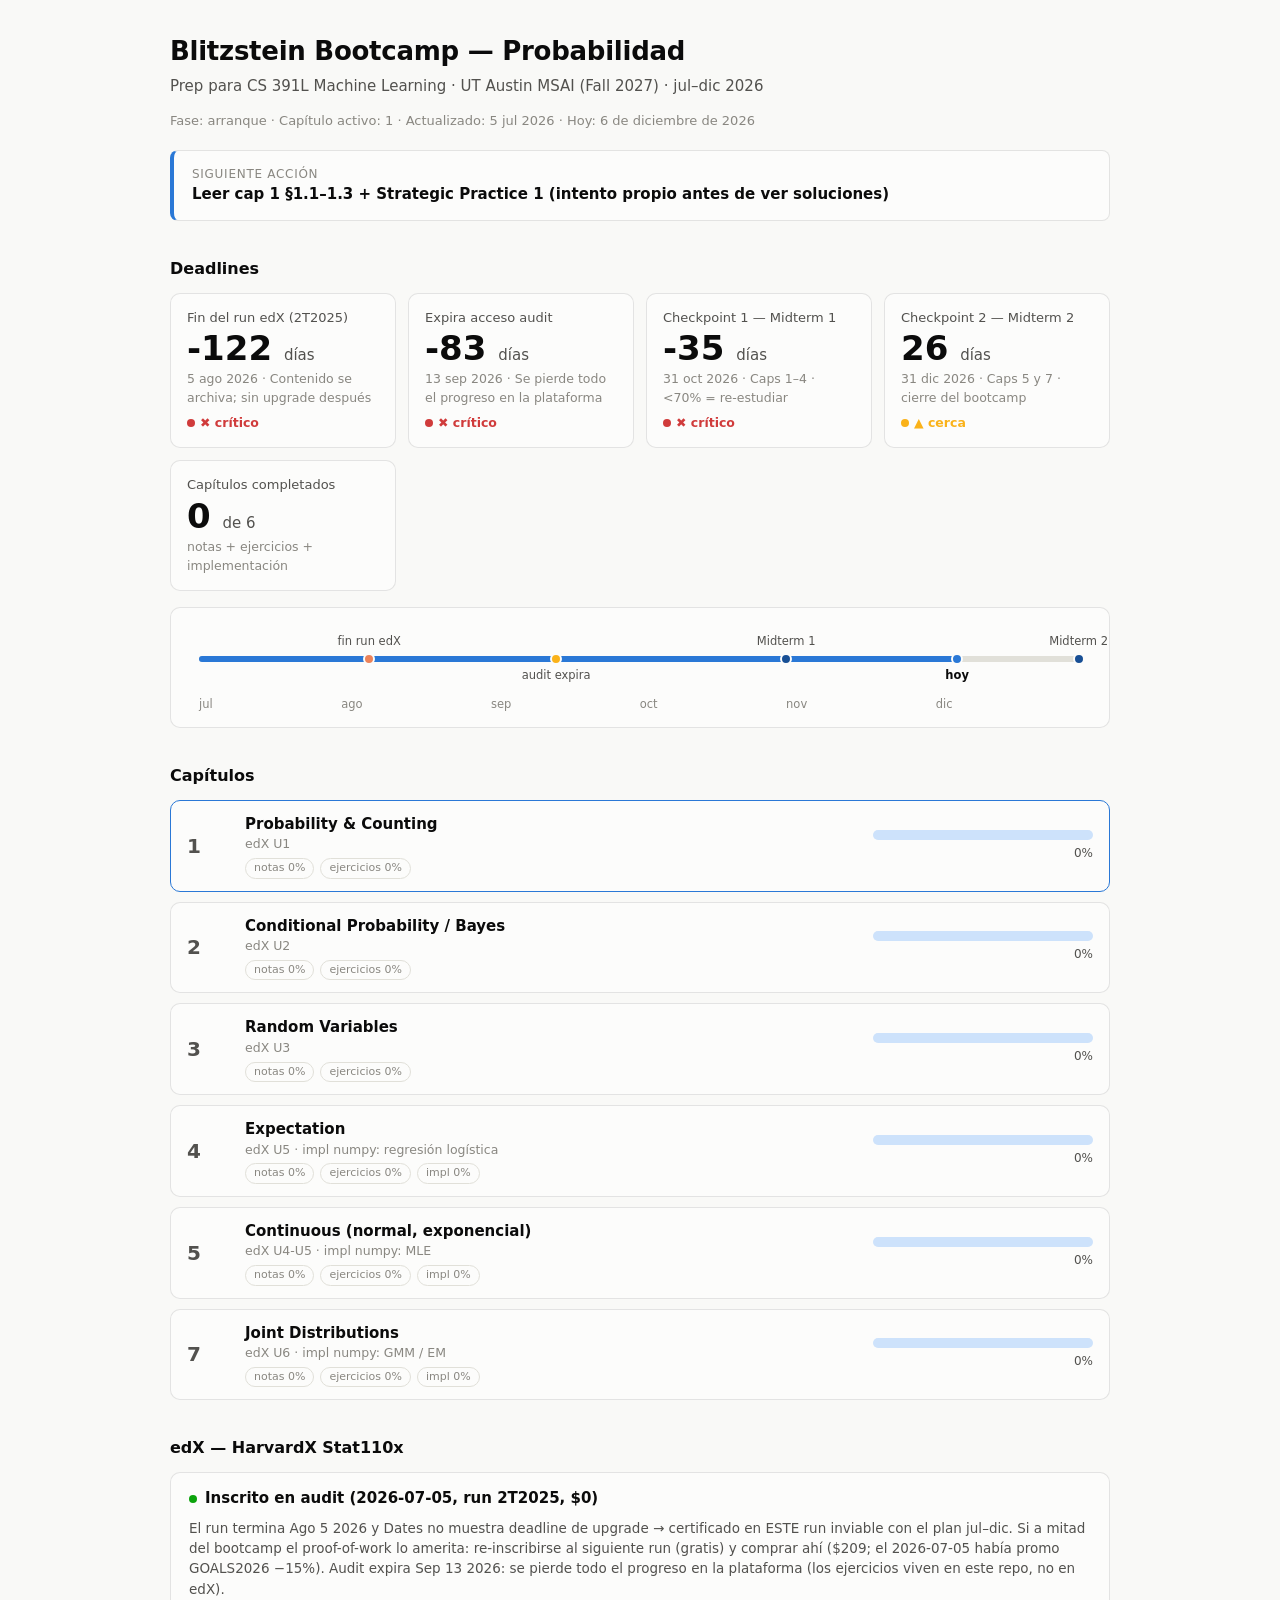
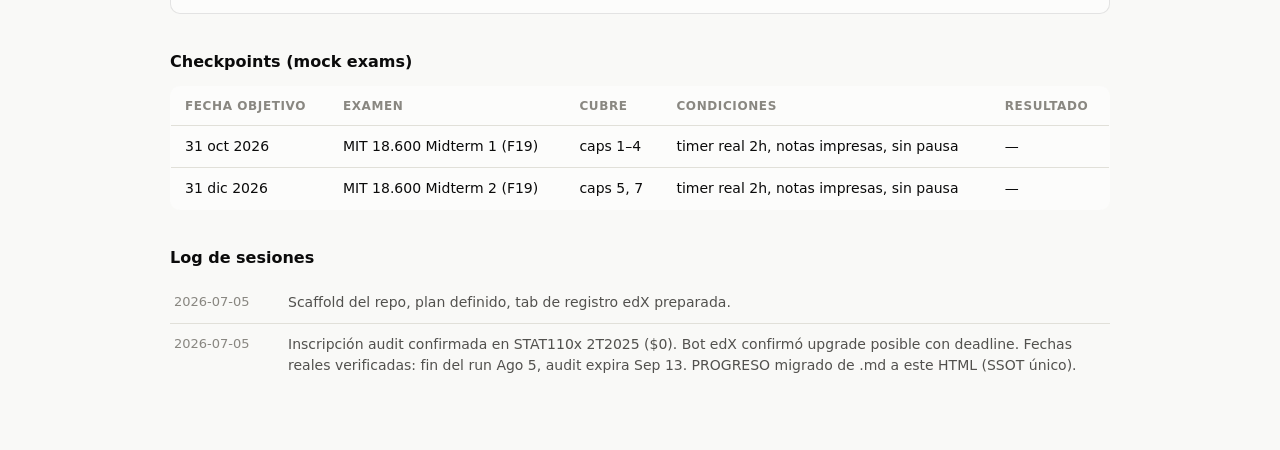
==== PROGRESO.html @ aaca16c1 "progreso: migrar breadcrumb de PROGRESO.md a PROGRESO.html (dashboard SSOT único) Datos viven en el " ====
<!doctype html>
<html lang="es">
<meta charset="utf-8">
<title>Progreso — Blitzstein Bootcamp</title>
<meta name="viewport" content="width=device-width, initial-scale=1">

<script type="application/json" id="progreso-data">
{
  "fase": "arranque",
  "actualizado": "2026-07-05",
  "capituloActivo": 1,
  "siguienteAccion": "Leer cap 1 §1.1–1.3 + Strategic Practice 1 (intento propio antes de ver soluciones)",
  "fechas": {
    "finRunEdx": "2026-08-05",
    "auditExpira": "2026-09-13",
    "checkpoint1": "2026-10-31",
    "checkpoint2": "2026-12-31"
  },
  "edx": {
    "estado": "Inscrito en audit (2026-07-05, run 2T2025, $0)",
    "nota": "El run termina Ago 5 2026 y Dates no muestra deadline de upgrade → certificado en ESTE run inviable con el plan jul–dic. Si a mitad del bootcamp el proof-of-work lo amerita: re-inscribirse al siguiente run (gratis) y comprar ahí ($209; el 2026-07-05 había promo GOALS2026 −15%). Audit expira Sep 13 2026: se pierde todo el progreso en la plataforma (los ejercicios viven en este repo, no en edX)."
  },
  "capitulos": [
    { "num": 1, "tema": "Probability & Counting",            "edx": "U1",    "impl": null,                  "notas": 0, "ejercicios": 0, "implPct": null },
    { "num": 2, "tema": "Conditional Probability / Bayes",   "edx": "U2",    "impl": null,                  "notas": 0, "ejercicios": 0, "implPct": null },
    { "num": 3, "tema": "Random Variables",                  "edx": "U3",    "impl": null,                  "notas": 0, "ejercicios": 0, "implPct": null },
    { "num": 4, "tema": "Expectation",                       "edx": "U5",    "impl": "regresión logística", "notas": 0, "ejercicios": 0, "implPct": 0 },
    { "num": 5, "tema": "Continuous (normal, exponencial)",  "edx": "U4-U5", "impl": "MLE",                 "notas": 0, "ejercicios": 0, "implPct": 0 },
    { "num": 7, "tema": "Joint Distributions",               "edx": "U6",    "impl": "GMM / EM",            "notas": 0, "ejercicios": 0, "implPct": 0 }
  ],
  "checkpoints": [
    { "fecha": "2026-10-31", "examen": "MIT 18.600 Midterm 1 (F19)", "cubre": "caps 1–4", "condiciones": "timer real 2h, notas impresas, sin pausa", "resultado": null },
    { "fecha": "2026-12-31", "examen": "MIT 18.600 Midterm 2 (F19)", "cubre": "caps 5, 7", "condiciones": "timer real 2h, notas impresas, sin pausa", "resultado": null }
  ],
  "sesiones": [
    { "fecha": "2026-07-05", "resumen": "Scaffold del repo, plan definido, tab de registro edX preparada." },
    { "fecha": "2026-07-05", "resumen": "Inscripción audit confirmada en STAT110x 2T2025 ($0). Bot edX confirmó upgrade posible con deadline. Fechas reales verificadas: fin del run Ago 5, audit expira Sep 13. PROGRESO migrado de .md a este HTML (SSOT único)." }
  ]
}
</script>

<style>
  :root {
    --surface-1: #fcfcfb;
    --plane: #f9f9f7;
    --ink-1: #0b0b0b;
    --ink-2: #52514e;
    --muted: #898781;
    --grid: #e1e0d9;
    --baseline: #c3c2b7;
    --border: rgba(11,11,11,0.10);
    --seq-100: #cde2fb;
    --seq-250: #86b6ef;
    --seq-450: #2a78d6;
    --seq-600: #184f95;
    --good: #0ca30c;
    --good-text: #006300;
    --warning: #fab219;
    --serious: #ec835a;
    --critical: #d03b3b;
  }
  @media (prefers-color-scheme: dark) {
    :root {
      --surface-1: #1a1a19;
      --plane: #0d0d0d;
      --ink-1: #ffffff;
      --ink-2: #c3c2b7;
      --muted: #898781;
      --grid: #2c2c2a;
      --baseline: #383835;
      --border: rgba(255,255,255,0.10);
      --seq-100: #16324f;
      --seq-250: #1c5cab;
      --seq-450: #3987e5;
      --seq-600: #86b6ef;
      --good-text: #0ca30c;
    }
  }
  * { box-sizing: border-box; }
  body {
    margin: 0;
    background: var(--plane);
    color: var(--ink-1);
    font: 15px/1.5 system-ui, -apple-system, "Segoe UI", sans-serif;
  }
  .wrap { max-width: 980px; margin: 0 auto; padding: 32px 20px 64px; }
  header h1 { font-size: 26px; margin: 0 0 4px; letter-spacing: -0.01em; }
  header .sub { color: var(--ink-2); margin: 0 0 6px; }
  header .meta { color: var(--muted); font-size: 13px; }
  .accion {
    margin: 20px 0 28px;
    padding: 14px 18px;
    background: var(--surface-1);
    border: 1px solid var(--border);
    border-left: 4px solid var(--seq-450);
    border-radius: 8px;
  }
  .accion .k { font-size: 12px; text-transform: uppercase; letter-spacing: 0.06em; color: var(--muted); }
  .accion .v { font-weight: 600; }
  h2 { font-size: 16px; margin: 36px 0 12px; }
  .tiles { display: grid; grid-template-columns: repeat(auto-fit, minmax(200px, 1fr)); gap: 12px; }
  .tile {
    background: var(--surface-1);
    border: 1px solid var(--border);
    border-radius: 10px;
    padding: 14px 16px;
  }
  .tile .label { font-size: 13px; color: var(--ink-2); }
  .tile .value { font-size: 34px; font-weight: 600; line-height: 1.15; margin: 2px 0; }
  .tile .value .unit { font-size: 15px; font-weight: 400; color: var(--ink-2); }
  .tile .detail { font-size: 12.5px; color: var(--muted); }
  .tile .status { display: inline-flex; align-items: center; gap: 5px; font-size: 12.5px; font-weight: 600; margin-top: 6px; }
  .dot { width: 8px; height: 8px; border-radius: 50%; display: inline-block; }
  .timeline { margin-top: 16px; background: var(--surface-1); border: 1px solid var(--border); border-radius: 10px; padding: 22px 20px 14px; }
  .tl-track { position: relative; height: 6px; background: var(--grid); border-radius: 3px; margin: 26px 8px 34px; }
  .tl-fill { position: absolute; left: 0; top: 0; bottom: 0; background: var(--seq-450); border-radius: 3px 0 0 3px; }
  .tl-mark { position: absolute; top: 50%; transform: translate(-50%, -50%); }
  .tl-mark .pin { width: 12px; height: 12px; border-radius: 50%; border: 2px solid var(--surface-1); }
  .tl-mark .cap { position: absolute; left: 50%; transform: translateX(-50%); white-space: nowrap; font-size: 11.5px; color: var(--ink-2); }
  .tl-mark .cap.above { bottom: 14px; }
  .tl-mark .cap.below { top: 14px; }
  .tl-months { display: flex; justify-content: space-between; font-size: 11.5px; color: var(--muted); padding: 0 8px; }
  .caps { display: grid; gap: 10px; }
  .cap-row {
    display: grid;
    grid-template-columns: 44px 1fr 220px;
    gap: 14px;
    align-items: center;
    background: var(--surface-1);
    border: 1px solid var(--border);
    border-radius: 10px;
    padding: 12px 16px;
  }
  .cap-num { font-size: 20px; font-weight: 600; color: var(--ink-2); }
  .cap-tema { font-weight: 600; }
  .cap-sub { font-size: 12.5px; color: var(--muted); }
  .meter { height: 10px; background: var(--seq-100); border-radius: 5px; overflow: hidden; }
  .meter .fill { height: 100%; background: var(--seq-450); border-radius: 5px 0 0 5px; }
  .meter-label { font-size: 12px; color: var(--ink-2); margin-top: 4px; text-align: right; font-variant-numeric: tabular-nums; }
  .chips { display: flex; gap: 6px; margin-top: 4px; flex-wrap: wrap; }
  .chip { font-size: 11px; padding: 1px 8px; border-radius: 999px; border: 1px solid var(--grid); color: var(--muted); }
  .chip.on { border-color: var(--good); color: var(--good-text); }
  table { width: 100%; border-collapse: collapse; background: var(--surface-1); border: 1px solid var(--border); border-radius: 10px; overflow: hidden; }
  th, td { text-align: left; padding: 10px 14px; font-size: 14px; }
  th { font-size: 12px; text-transform: uppercase; letter-spacing: 0.05em; color: var(--muted); border-bottom: 1px solid var(--grid); font-weight: 600; }
  tbody tr + tr td { border-top: 1px solid var(--grid); }
  td.num { font-variant-numeric: tabular-nums; }
  .edx-card { background: var(--surface-1); border: 1px solid var(--border); border-radius: 10px; padding: 14px 18px; }
  .edx-card .estado { font-weight: 600; display: flex; align-items: center; gap: 8px; }
  .edx-card .nota { font-size: 13.5px; color: var(--ink-2); margin-top: 8px; }
  .log { list-style: none; margin: 0; padding: 0; }
  .log li { display: grid; grid-template-columns: 100px 1fr; gap: 14px; padding: 10px 4px; }
  .log li + li { border-top: 1px solid var(--grid); }
  .log .f { color: var(--muted); font-size: 13px; font-variant-numeric: tabular-nums; }
  .log .r { color: var(--ink-2); font-size: 14px; }
  @media (max-width: 640px) {
    .cap-row { grid-template-columns: 36px 1fr; }
    .cap-meter { grid-column: 1 / -1; }
  }
</style>

<div class="wrap">
  <header>
    <h1>Blitzstein Bootcamp — Probabilidad</h1>
    <p class="sub">Prep para CS 391L Machine Learning · UT Austin MSAI (Fall 2027) · jul–dic 2026</p>
    <p class="meta" id="meta"></p>
  </header>

  <div class="accion">
    <div class="k">Siguiente acción</div>
    <div class="v" id="accion"></div>
  </div>

  <h2>Deadlines</h2>
  <div class="tiles" id="tiles"></div>

  <div class="timeline">
    <div class="tl-track" id="tl-track"></div>
    <div class="tl-months" id="tl-months"></div>
  </div>

  <h2>Capítulos</h2>
  <div class="caps" id="caps"></div>

  <h2>edX — HarvardX Stat110x</h2>
  <div class="edx-card" id="edx"></div>

  <h2>Checkpoints (mock exams)</h2>
  <table>
    <thead>
      <tr><th>Fecha objetivo</th><th>Examen</th><th>Cubre</th><th>Condiciones</th><th>Resultado</th></tr>
    </thead>
    <tbody id="checkpoints"></tbody>
  </table>

  <h2>Log de sesiones</h2>
  <ul class="log" id="log"></ul>
</div>

<script>
  const D = JSON.parse(document.getElementById('progreso-data').textContent);
  const hoy = new Date();
  const fmt = f => new Date(f + 'T12:00:00').toLocaleDateString('es-MX', { day: 'numeric', month: 'short', year: 'numeric' });
  const dias = f => Math.ceil((new Date(f + 'T23:59:59') - hoy) / 86400000);

  const capsDone = D.capitulos.filter(c => c.notas >= 100 && c.ejercicios >= 100 && (c.implPct === null || c.implPct >= 100)).length;
  document.getElementById('meta').textContent =
    `Fase: ${D.fase} · Capítulo activo: ${D.capituloActivo} · Actualizado: ${fmt(D.actualizado)} · Hoy: ${hoy.toLocaleDateString('es-MX', { day: 'numeric', month: 'long', year: 'numeric' })}`;
  document.getElementById('accion').textContent = D.siguienteAccion;

  function urgencia(d) {
    if (d <= 7)  return { color: 'var(--critical)', texto: 'crítico',  icono: '✖' };
    if (d <= 30) return { color: 'var(--warning)',  texto: 'cerca',    icono: '▲' };
    return         { color: 'var(--good)',     texto: 'en rango', icono: '✔' };
  }

  const deadlines = [
    { label: 'Fin del run edX (2T2025)', fecha: D.fechas.finRunEdx,   detail: 'Contenido se archiva; sin upgrade después' },
    { label: 'Expira acceso audit',      fecha: D.fechas.auditExpira, detail: 'Se pierde todo el progreso en la plataforma' },
    { label: 'Checkpoint 1 — Midterm 1', fecha: D.fechas.checkpoint1, detail: 'Caps 1–4 · <70% = re-estudiar' },
    { label: 'Checkpoint 2 — Midterm 2', fecha: D.fechas.checkpoint2, detail: 'Caps 5 y 7 · cierre del bootcamp' }
  ];

  document.getElementById('tiles').innerHTML = deadlines.map(t => {
    const d = dias(t.fecha);
    const u = urgencia(d);
    return `<div class="tile">
      <div class="label">${t.label}</div>
      <div class="value">${d} <span class="unit">días</span></div>
      <div class="detail">${fmt(t.fecha)} · ${t.detail}</div>
      <div class="status" style="color:${u.color}"><span class="dot" style="background:${u.color}"></span>${u.icono} ${u.texto}</div>
    </div>`;
  }).join('') + `<div class="tile">
      <div class="label">Capítulos completados</div>
      <div class="value">${capsDone} <span class="unit">de ${D.capitulos.length}</span></div>
      <div class="detail">notas + ejercicios + implementación</div>
    </div>`;

  const t0 = new Date('2026-07-01T00:00:00');
  const t1 = new Date('2027-01-01T00:00:00');
  const pos = f => Math.min(100, Math.max(0, (new Date(f + 'T12:00:00') - t0) / (t1 - t0) * 100));
  const posHoy = Math.min(100, Math.max(0, (hoy - t0) / (t1 - t0) * 100));

  const marks = [
    { f: D.fechas.finRunEdx,   n: 'fin run edX', lado: 'above', color: 'var(--serious)' },
    { f: D.fechas.auditExpira, n: 'audit expira', lado: 'below', color: 'var(--warning)' },
    { f: D.fechas.checkpoint1, n: 'Midterm 1', lado: 'above', color: 'var(--seq-600)' },
    { f: D.fechas.checkpoint2, n: 'Midterm 2', lado: 'above', color: 'var(--seq-600)' }
  ];
  document.getElementById('tl-track').innerHTML =
    `<div class="tl-fill" style="width:${posHoy}%"></div>` +
    `<div class="tl-mark" style="left:${posHoy}%"><div class="pin" style="background:var(--seq-450)"></div><div class="cap below" style="font-weight:600;color:var(--ink-1)">hoy</div></div>` +
    marks.map(m =>
      `<div class="tl-mark" style="left:${pos(m.f)}%"><div class="pin" style="background:${m.color}"></div><div class="cap ${m.lado}">${m.n}</div></div>`
    ).join('');
  document.getElementById('tl-months').innerHTML =
    ['jul', 'ago', 'sep', 'oct', 'nov', 'dic', ''].map(m => `<span>${m}</span>`).join('');

  document.getElementById('caps').innerHTML = D.capitulos.map(c => {
    const partes = [c.notas, c.ejercicios].concat(c.implPct === null ? [] : [c.implPct]);
    const pct = Math.round(partes.reduce((a, b) => a + b, 0) / partes.length);
    const activo = c.num === D.capituloActivo;
    return `<div class="cap-row" ${activo ? 'style="border-color:var(--seq-450)"' : ''}>
      <div class="cap-num">${c.num}</div>
      <div>
        <div class="cap-tema">${c.tema}</div>
        <div class="cap-sub">edX ${c.edx}${c.impl ? ` · impl numpy: ${c.impl}` : ''}</div>
        <div class="chips">
          <span class="chip ${c.notas >= 100 ? 'on' : ''}">notas ${c.notas}%</span>
          <span class="chip ${c.ejercicios >= 100 ? 'on' : ''}">ejercicios ${c.ejercicios}%</span>
          ${c.implPct === null ? '' : `<span class="chip ${c.implPct >= 100 ? 'on' : ''}">impl ${c.implPct}%</span>`}
        </div>
      </div>
      <div class="cap-meter">
        <div class="meter"><div class="fill" style="width:${pct}%"></div></div>
        <div class="meter-label">${pct}%</div>
      </div>
    </div>`;
  }).join('');

  document.getElementById('edx').innerHTML =
    `<div class="estado"><span class="dot" style="background:var(--good)"></span>${D.edx.estado}</div>
     <div class="nota">${D.edx.nota}</div>`;

  document.getElementById('checkpoints').innerHTML = D.checkpoints.map(c =>
    `<tr>
      <td class="num">${fmt(c.fecha)}</td>
      <td>${c.examen}</td>
      <td>${c.cubre}</td>
      <td>${c.condiciones}</td>
      <td>${c.resultado === null ? '—' : c.resultado + '%'}</td>
    </tr>`
  ).join('');

  document.getElementById('log').innerHTML = D.sesiones.map(s =>
    `<li><span class="f">${s.fecha}</span><span class="r">${s.resumen}</span></li>`
  ).join('');
</script>
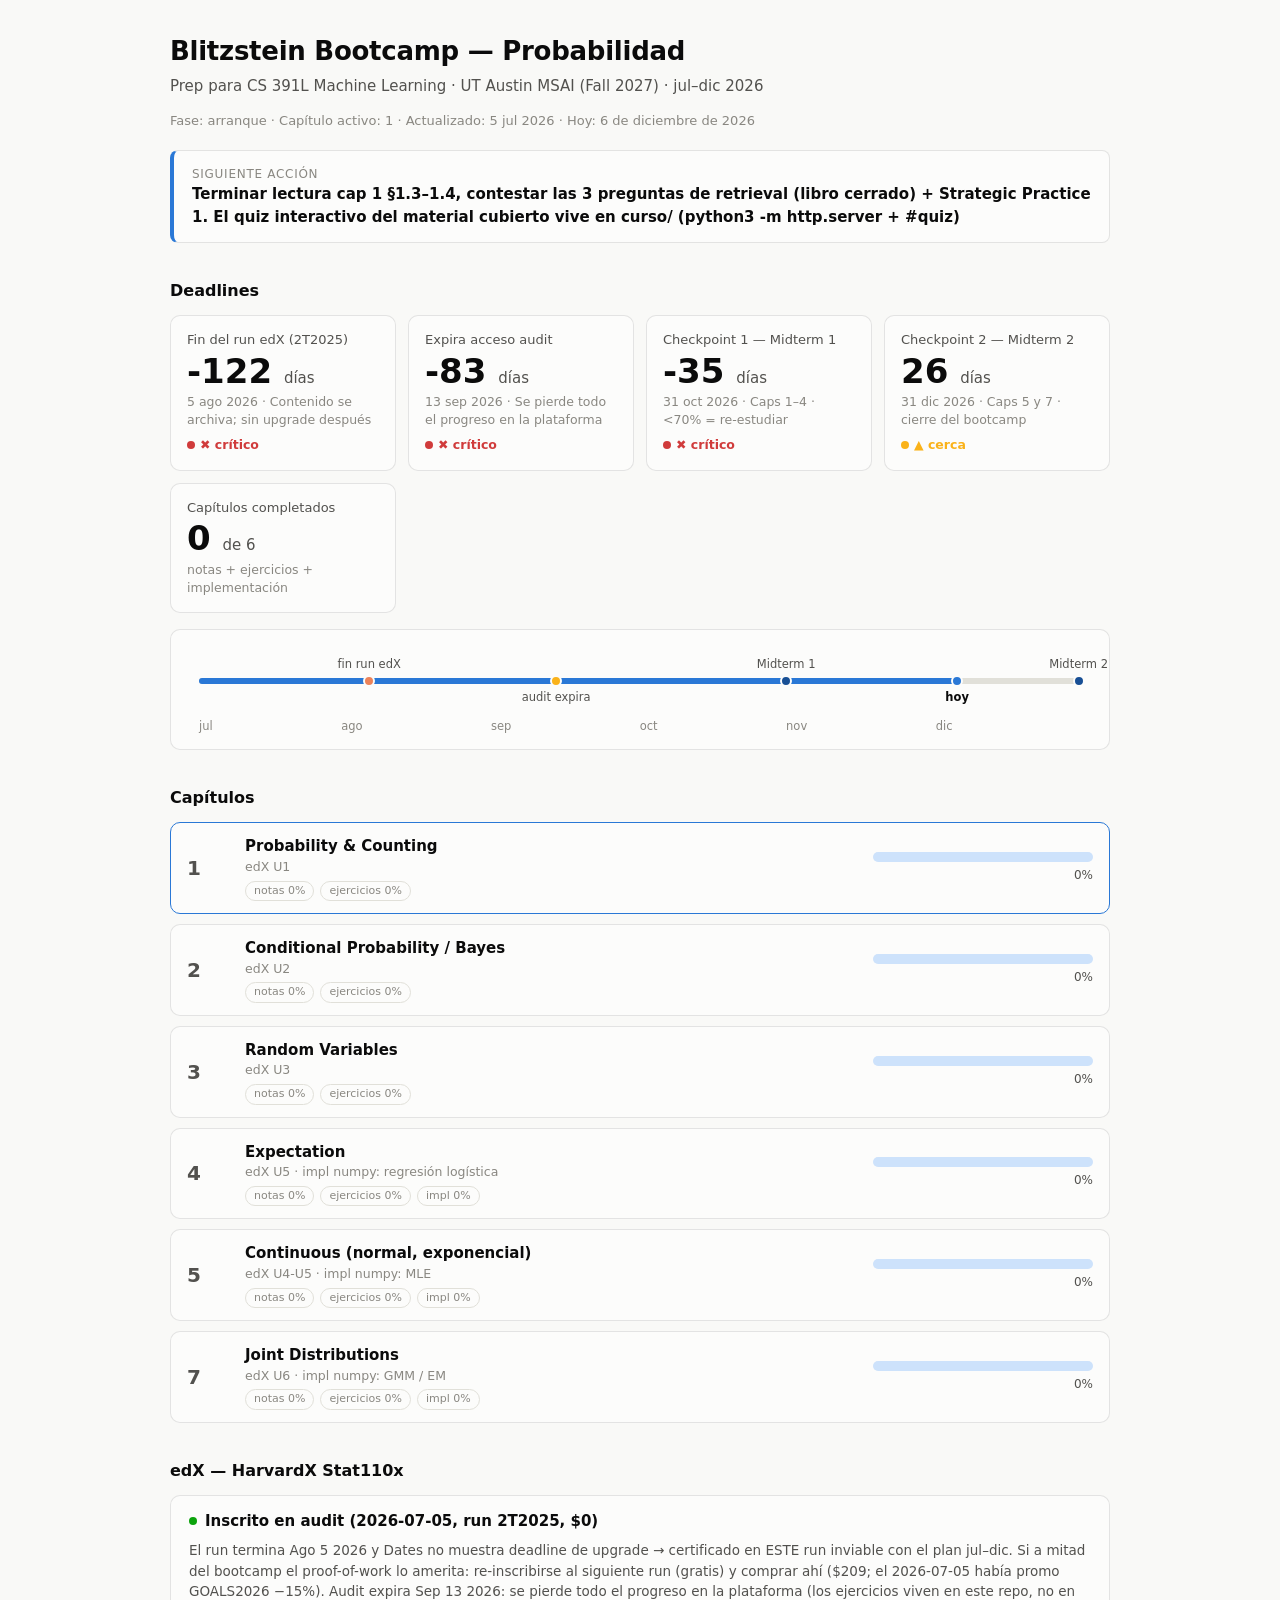
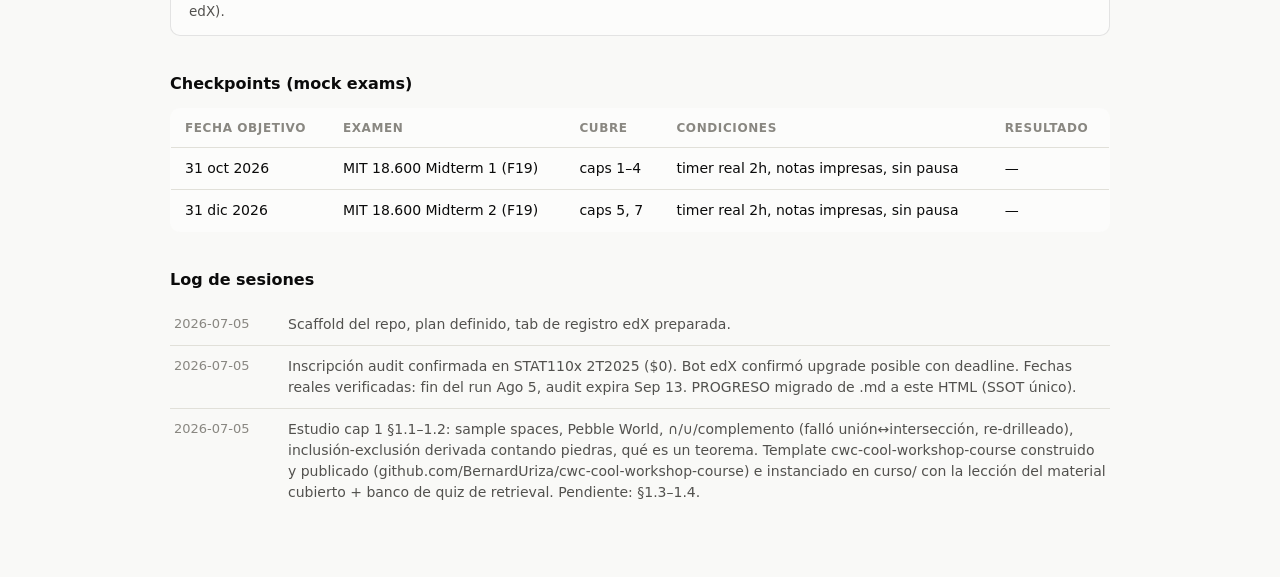
==== commit 11da68dd: "curso: instancia de cwc-cool-workshop-course con cap 1 §1.1-1.2 + quiz de retrieval Primer consumido" ====
--- a/PROGRESO.html
+++ b/PROGRESO.html
@@ -9,7 +9,7 @@
   "fase": "arranque",
   "actualizado": "2026-07-05",
   "capituloActivo": 1,
-  "siguienteAccion": "Leer cap 1 §1.1–1.3 + Strategic Practice 1 (intento propio antes de ver soluciones)",
+  "siguienteAccion": "Terminar lectura cap 1 §1.3–1.4, contestar las 3 preguntas de retrieval (libro cerrado) + Strategic Practice 1. El quiz interactivo del material cubierto vive en curso/ (python3 -m http.server + #quiz)",
   "fechas": {
     "finRunEdx": "2026-08-05",
     "auditExpira": "2026-09-13",
@@ -34,7 +34,8 @@
   ],
   "sesiones": [
     { "fecha": "2026-07-05", "resumen": "Scaffold del repo, plan definido, tab de registro edX preparada." },
-    { "fecha": "2026-07-05", "resumen": "Inscripción audit confirmada en STAT110x 2T2025 ($0). Bot edX confirmó upgrade posible con deadline. Fechas reales verificadas: fin del run Ago 5, audit expira Sep 13. PROGRESO migrado de .md a este HTML (SSOT único)." }
+    { "fecha": "2026-07-05", "resumen": "Inscripción audit confirmada en STAT110x 2T2025 ($0). Bot edX confirmó upgrade posible con deadline. Fechas reales verificadas: fin del run Ago 5, audit expira Sep 13. PROGRESO migrado de .md a este HTML (SSOT único)." },
+    { "fecha": "2026-07-05", "resumen": "Estudio cap 1 §1.1–1.2: sample spaces, Pebble World, ∩/∪/complemento (falló unión↔intersección, re-drilleado), inclusión-exclusión derivada contando piedras, qué es un teorema. Template cwc-cool-workshop-course construido y publicado (github.com/BernardUriza/cwc-cool-workshop-course) e instanciado en curso/ con la lección del material cubierto + banco de quiz de retrieval. Pendiente: §1.3–1.4." }
   ]
 }
 </script>
